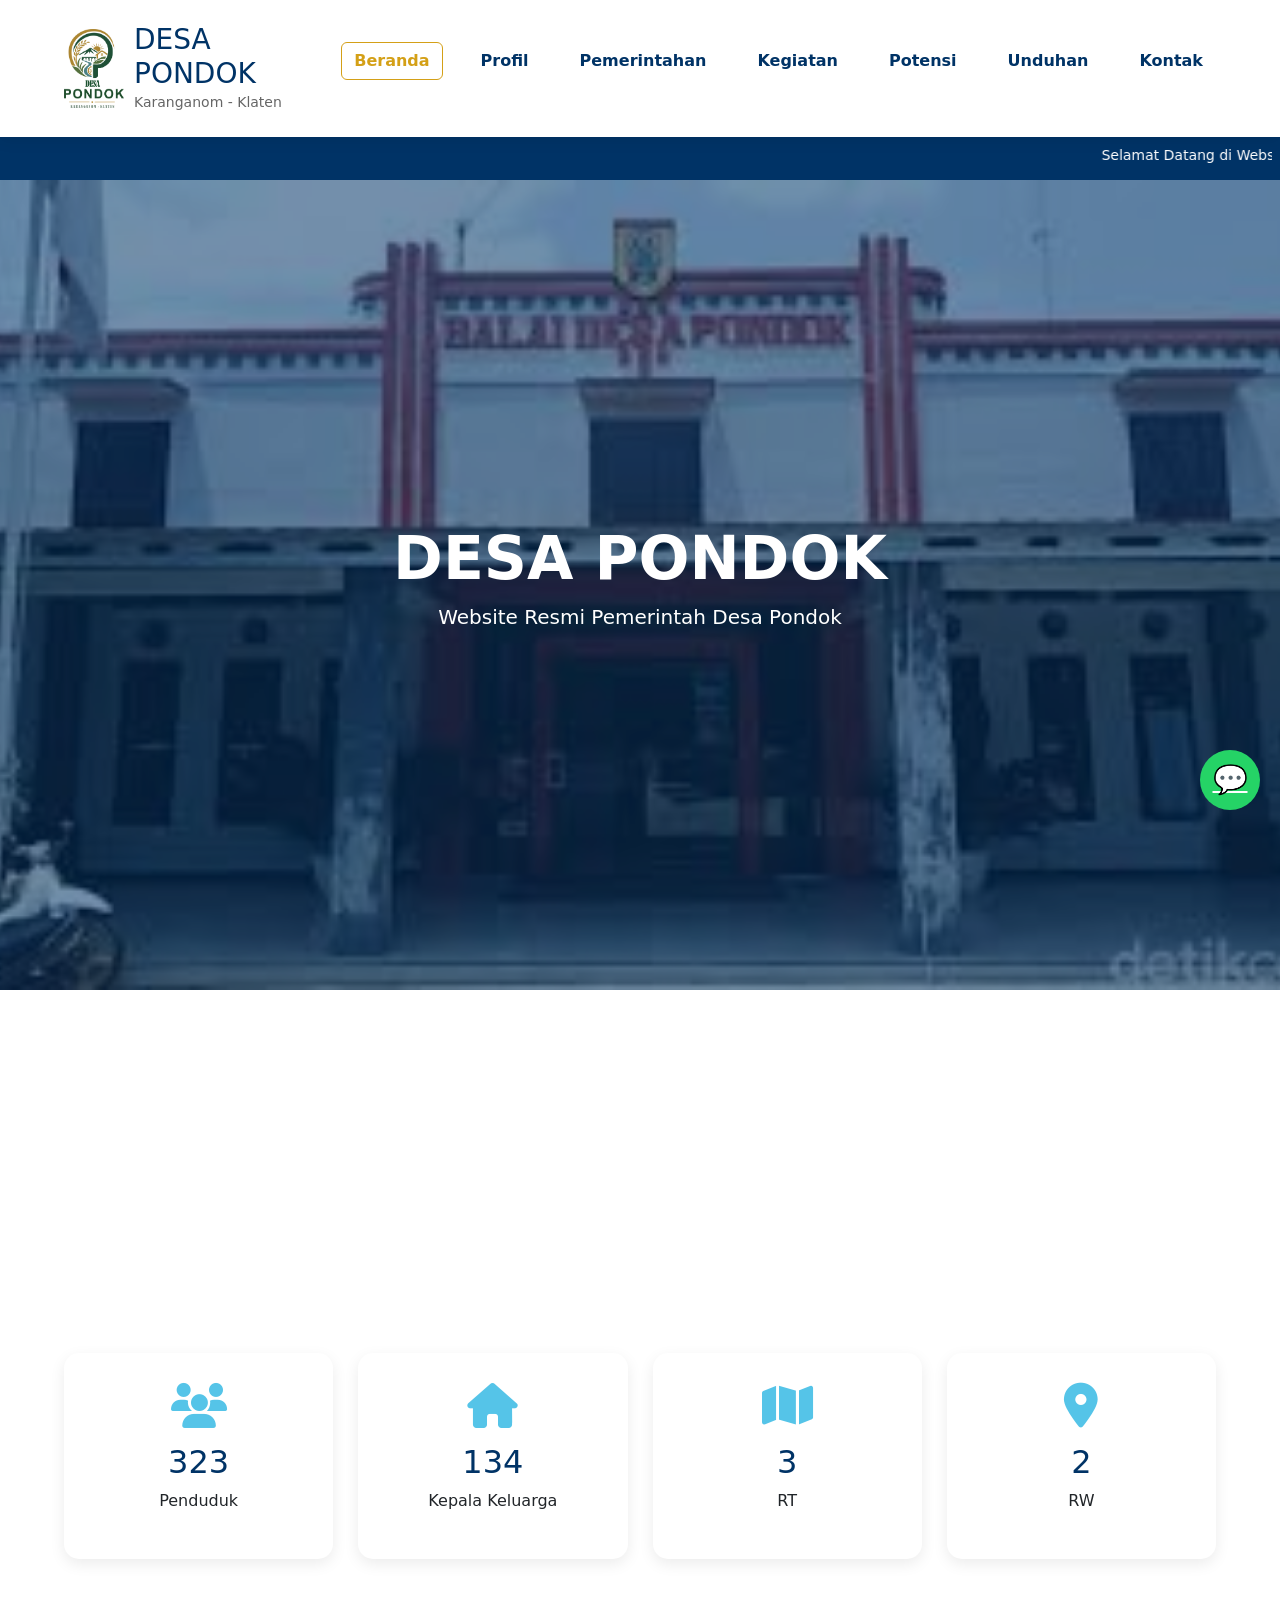
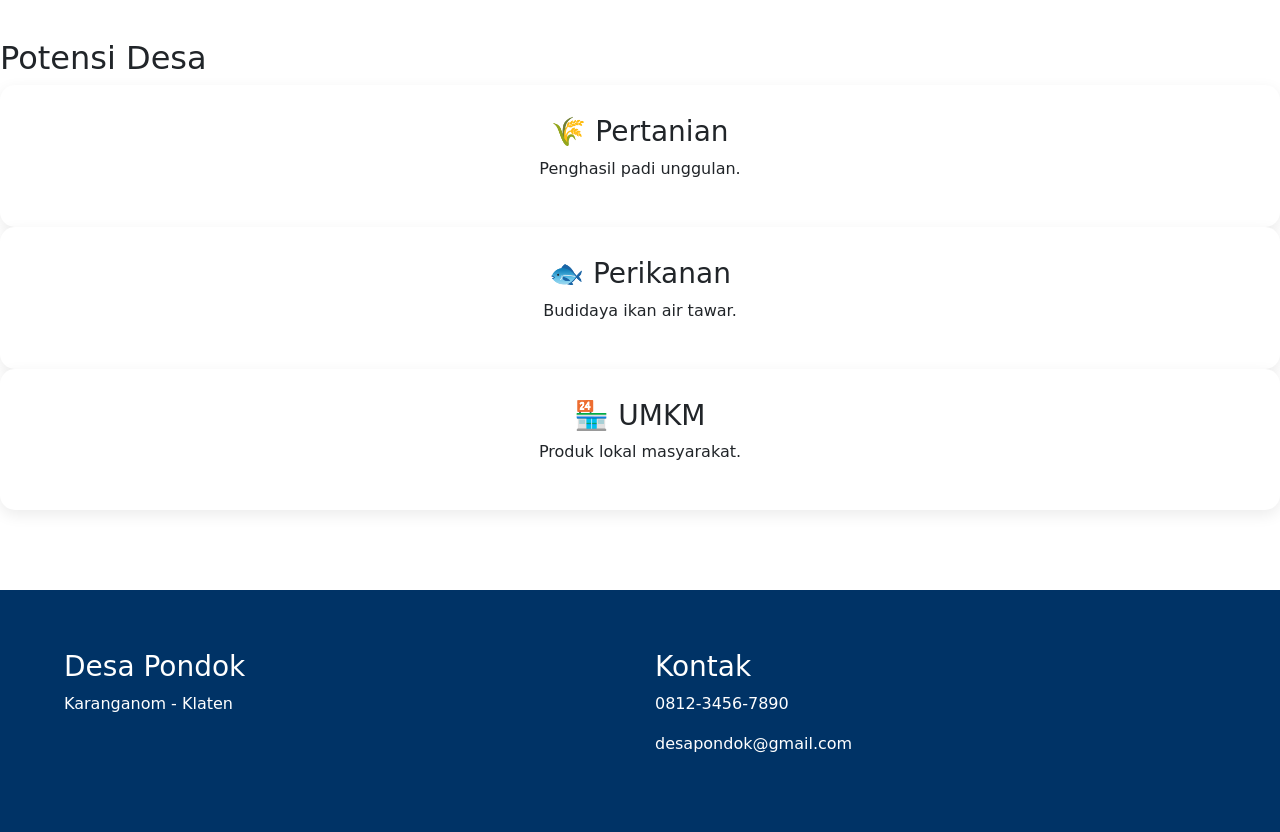
==== index.html @ f456df57 "Add files via upload" ====
<!DOCTYPE html>
<html lang="id">

<head>
    <meta charset="UTF-8">
    <meta name="viewport" content="width=device-width, initial-scale=1.0">

    <title>Desa Pondok | Karanganom Klaten</title>

     <!-- GOOGLE FONT POPPINS -->
    <link rel="preconnect" href="https://fonts.googleapis.com">

    <link rel="preconnect"
          href="https://fonts.gstatic.com"
          crossorigin>

    <link href="https://fonts.googleapis.com/css2?family=Poppins:wght@300;400;500;600;700&display=swap"
          rel="stylesheet">

    <link rel="stylesheet" href="css/style.css">
    <link rel="stylesheet" href="css/responsive.css">

    <!-- Bootstrap -->
    <link href="https://cdn.jsdelivr.net/npm/bootstrap@5.3.3/dist/css/bootstrap.min.css" rel="stylesheet">

    <!-- Font Awesome -->
    <link rel="stylesheet"
        href="https://cdnjs.cloudflare.com/ajax/libs/font-awesome/6.5.1/css/all.min.css">

    <!-- AOS -->
    <link href="https://unpkg.com/aos@2.3.4/dist/aos.css" rel="stylesheet">

    <!-- FAVICON -->
    <link rel="icon"
          type="image/png"
          href="assets/logo.png">
</head>

<body>

    <!-- LOADER -->
    <div id="loader">
        <div class="spinner"></div>
    </div>

    <!-- NAVBAR -->
    <nav class="navbar">

        <div class="nav-container">

            <div class="logo">
                <img src="assets/logo.png" alt="Logo Desa">

                <div>
                    <h3>DESA PONDOK</h3>
                    <small>Karanganom - Klaten</small>
                </div>
            </div>

            <button id="menuToggle">
                ☰
            </button>

            <ul class="menu">
                <li><a href="index.html" class="btn">Beranda</a></li>
                <li><a href="profil.html" class="btn">Profil</a></li>
                <li><a href="pemerintahan.html" class="btn">Pemerintahan</a></li>
                <li><a href="kegiatan.html" class="btn">Kegiatan</a></li>
                <li><a href="potensi.html" class="btn">Potensi</a></li>
                <li><a href="unduhan.html" class="btn">Unduhan</a></li>
                <li><a href="kontak.html" class="btn">Kontak</a></li>
            </ul>

        </div>

    </nav>

    <!-- RUNNING TEXT -->
    <div class="running-text">
        <marquee>
            Selamat Datang di Website Resmi Desa Pondok Kecamatan Karanganom Kabupaten Klaten
        </marquee>
    </div>

    <!-- HERO -->
    <header class="hero-slider">

        <div class="slide active"
     style="background-image:url('assets/balai-desa.jpg')">

    <div class="hero-content">

        <h1>DESA PONDOK</h1>

        <p>
            Website Resmi Pemerintah Desa Pondok
        </p>

    </div>

</div>

    </header>

    <!-- SAMBUTAN -->
    <section class="content-page" data-aos="fade-up">

        <h2>Sambutan Kepala Desa</h2>

        <p>
            Selamat datang di Website Resmi Desa Pondok.
            Website ini menjadi sarana informasi, pelayanan,
            dan transparansi pemerintahan desa kepada masyarakat.
        </p>

    </section>

    <!-- STATISTIK -->
    <section class="statistik">

    <div class="card-stat">
        <i class="fas fa-users"></i>
        <h2 class="counter" data-target="2479">0</h2>
        <p>Penduduk</p>
    </div>

    <div class="card-stat">
        <i class="fas fa-home"></i>
        <h2 class="counter" data-target="1026">0</h2>
        <p>Kepala Keluarga</p>
    </div>

    <div class="card-stat">
        <i class="fas fa-map"></i>
        <h2 class="counter" data-target="18">0</h2>
        <p>RT</p>
    </div>

    <div class="card-stat">
        <i class="fas fa-map-marker-alt"></i>
        <h2 class="counter" data-target="9">0</h2>
        <p>RW</p>
    </div>

</section>

    

    <!-- POTENSI DESA -->
    <section class="potensi">

        <h2 class="judul-section">
            Potensi Desa
        </h2>

        <div class="potensi-grid">

            <div class="potensi-card">
                <h3>🌾 Pertanian</h3>
                <p>Penghasil padi unggulan.</p>
            </div>

            <div class="potensi-card">
                <h3>🐟 Perikanan</h3>
                <p>Budidaya ikan air tawar.</p>
            </div>

            <div class="potensi-card">
                <h3>🏪 UMKM</h3>
                <p>Produk lokal masyarakat.</p>
            </div>

        </div>

    </section>





    <!-- FOOTER -->
    <footer>

        <div class="footer-container">

            <div>
                <h3>Desa Pondok</h3>
                <p>Karanganom - Klaten</p>
            </div>

           
            <div>
                <h3>Kontak</h3>
                <p>0812-3456-7890</p>
                <p>desapondok@gmail.com</p>
            </div>

        </div>

    </footer>

    <!-- WHATSAPP -->
    <a href="https://wa.me/6281234567890" class="wa-button">
        💬
    </a>

    <!-- BACK TO TOP -->
    <button id="topBtn">
        ↑
    </button>

    <!-- SCRIPT -->
    <script src="js/main.js"></script>
    <script src="js/counter.js"></script>
    <script src="js/slider.js"></script>

    <script src="https://unpkg.com/aos@2.3.4/dist/aos.js"></script>

    <script>
        AOS.init();
    </script>

</body>

</html>
---- css/style.css ----
/* ==========================================
   DESA PONDOK V5 PREMIUM
========================================== */

:root{
    --primary:#55C4E8;
    --secondary:#D4A017;
    --dark:#003366;
    --light:#ffffff;
    --gray:#f5f7fa;
    --text:#444;
}

/* ==========================================
   RESET
========================================== */

*{
    margin:0;
    padding:0;
    box-sizing:border-box;
}

html{
    scroll-behavior:smooth;
}

body{
    font-family:'Poppins',sans-serif;
    background:#fff;
    color:var(--text);
    overflow-x:hidden;
}

a{
    text-decoration:none;
}

ul{
    list-style:none;
}

img{
    max-width:100%;
    display:block;
}

/* ==========================================
   LOADER
========================================== */

#loader{
    position:fixed;
    inset:0;
    background:#fff;
    display:flex;
    justify-content:center;
    align-items:center;
    z-index:99999;
}

.spinner{
    width:60px;
    height:60px;
    border:6px solid #eee;
    border-top:6px solid var(--primary);
    border-radius:50%;
    animation:spin 1s linear infinite;
}

@keyframes spin{
    100%{
        transform:rotate(360deg);
    }
}

/* ==========================================
   NAVBAR
========================================== */

.navbar{
    position:sticky;
    top:0;
    z-index:999;
    background:#fff;
    box-shadow:0 3px 15px rgba(0,0,0,.08);
}

.nav-container{
    width:90%;
    margin:auto;
    display:flex;
    justify-content:space-between;
    align-items:center;
    padding:15px 0;
}

.logo{
    display:flex;
    align-items:center;
    gap:10px;
}

.logo img{
    width:60px;
}

.logo h3{
    color:var(--dark);
    margin:0;
}

.logo small{
    color:#666;
}

.menu{
    display:flex;
    gap:25px;
}

.menu a{
    color:var(--dark);
    font-weight:600;
    transition:.3s;
}

.menu a:hover{
    color:var(--secondary);
}

.menu a.active{
    color:var(--secondary);
}

#menuToggle{
    display:none;
}

/* ==========================================
   RUNNING TEXT
========================================== */

.running-text{
    background:var(--dark);
    color:white;
    padding:8px;
    font-size:14px;
}

/* ==========================================
   HERO SLIDER
========================================== */

.hero-slider{
    height:90vh;
    position:relative;
    overflow:hidden;
}

.slide{
    position:absolute;
    width:100%;
    height:100%;
    opacity:0;
    transition:1s;
}

.slide.active{
    opacity:1;
}

.slide{

    position:absolute;

    width:100%;

    height:100%;

    background-size:cover;

    background-position:center;

    background-repeat:no-repeat;

    opacity:0;

    transition:1s;

}


.hero-content{
    position:absolute;
    inset:0;
    background:rgba(0,51,102,.55);
    display:flex;
    flex-direction:column;
    justify-content:center;
    align-items:center;
    text-align:center;
    color:white;
}

.hero-content h1{
    font-size:60px;
    font-weight:700;
}

.hero-content p{
    font-size:20px;
}

.btn-jelajah{
    margin-top:20px;
    background:var(--secondary);
    color:white;
    padding:12px 25px;
    border-radius:10px;
}

/* ==========================================
   SLIDER BUTTON
========================================== */

.slider-btn{
    position:absolute;
    top:50%;
    transform:translateY(-50%);
    width:50px;
    height:50px;
    border:none;
    border-radius:50%;
    background:rgba(255,255,255,.8);
    cursor:pointer;
    z-index:10;
    font-size:20px;
}

.prev{
    left:20px;
}

.next{
    right:20px;
}

/* ==========================================
   DOT
========================================== */

.slider-dots{
    position:absolute;
    bottom:25px;
    left:50%;
    transform:translateX(-50%);
    display:flex;
    gap:10px;
}

.dot{
    width:12px;
    height:12px;
    border-radius:50%;
    background:white;
    opacity:.5;
    cursor:pointer;
}

.dot.active{
    opacity:1;
    background:var(--secondary);
}

/* ==========================================
   PAGE BANNER
========================================== */

.page-banner{
    background:
    linear-gradient(
        rgba(0,51,102,.75),
        rgba(0,51,102,.75)
    ),
    url('../assets/balai-desa.jpg');

    background-size:cover;
    background-position:center;

    padding:100px 20px;
    text-align:center;
    color:white;
}

.page-banner h1{
    font-size:48px;
}

.page-banner p{
    margin-top:10px;
}

/* ==========================================
   CONTENT
========================================== */

.content-page{
    width:90%;
    max-width:1200px;
    margin:auto;
    padding:80px 0;
}

.content-page h2{
    color:var(--dark);
    margin-bottom:20px;
}

/* ==========================================
   STATISTIK
========================================== */

.statistik{
    width:90%;
    margin:auto;
    padding:80px 0;

    display:grid;
    grid-template-columns:
    repeat(auto-fit,minmax(220px,1fr));

    gap:25px;
}

.card-stat{
    background:white;
    border-radius:15px;
    padding:30px;
    text-align:center;
    box-shadow:0 5px 15px rgba(0,0,0,.08);
}

.card-stat i{
    color:var(--primary);
    font-size:45px;
    margin-bottom:15px;
}

.card-stat h2{
    color:var(--dark);
}

/* ==========================================
   POTENSI
========================================== */

.potensi-section{
    width:90%;
    margin:auto;
    display:grid;
    grid-template-columns:
    repeat(auto-fit,minmax(250px,1fr));
    gap:25px;
}

.potensi-card{
    background:white;
    padding:30px;
    text-align:center;
    border-radius:15px;
    box-shadow:0 5px 15px rgba(0,0,0,.08);
    transition:.3s;
}

.potensi-card:hover{
    transform:translateY(-8px);
}

.potensi-card i{
    font-size:50px;
    color:var(--primary);
    margin-bottom:15px;
}

/* ==========================================
   BERITA
========================================== */

.berita-grid{
    display:grid;
    grid-template-columns:
    repeat(auto-fit,minmax(300px,1fr));
    gap:25px;
}

.berita-card{
    background:white;
    border-radius:15px;
    overflow:hidden;
    box-shadow:0 5px 15px rgba(0,0,0,.08);
}

.berita-card img{
    height:220px;
    width:100%;
    object-fit:cover;
}

.berita-content{
    padding:20px;
}

/* ==========================================
   PERANGKAT DESA
========================================== */

.perangkat-grid{
    display:grid;
    grid-template-columns:repeat(auto-fit,minmax(250px,1fr));
    gap:30px;
    margin-top:40px;
}

.perangkat-card{
    background:#fff;
    border-radius:20px;
    overflow:hidden;
    box-shadow:0 10px 30px rgba(0,0,0,.08);
    text-align:center;
    transition:.3s;
}

.perangkat-card:hover{
    transform:translateY(-10px);
}

.perangkat-card img{
    width:100%;
    height:320px;
    object-fit:cover;
    object-position:top center;
}

.perangkat-card h3{
    margin-top:20px;
    color:#0b3c78;
    font-size:22px;
    font-weight:700;
}

.perangkat-card p{
    color:#666;
    padding-bottom:25px;
}

/* ==========================================
   DOWNLOAD
========================================== */

.download-grid{
    display:grid;
    grid-template-columns:
    repeat(auto-fit,minmax(250px,1fr));
    gap:25px;
}

.download-card{
    background:white;
    text-align:center;
    padding:25px;
    border-radius:15px;
    box-shadow:0 5px 15px rgba(0,0,0,.08);
}

.download-btn{
    display:inline-block;
    padding:10px 20px;
    background:var(--secondary);
    color:white;
    border-radius:10px;
}

/* ==========================================
   KONTAK
========================================== */

.contact-card{
    background:white;
    text-align:center;
    padding:30px;
    border-radius:15px;
    box-shadow:0 5px 15px rgba(0,0,0,.08);
}

.contact-card i{
    font-size:45px;
    color:var(--primary);
    margin-bottom:15px;
}

/* ==========================================
   LIGHTBOX
========================================== */

#lightbox{
    position:fixed;
    inset:0;
    background:rgba(0,0,0,.9);
    display:none;
    justify-content:center;
    align-items:center;
    z-index:9999;
}

#lightbox img{
    max-width:90%;
    max-height:90%;
}

.close-lightbox{
    position:absolute;
    top:20px;
    right:30px;
    color:white;
    font-size:40px;
    cursor:pointer;
}

/* ==========================================
   FOOTER
========================================== */

footer{
    background:var(--dark);
    color:white;
    margin-top:80px;
}

.footer-container{
    width:90%;
    margin:auto;
    padding:60px 0;

    display:grid;
    grid-template-columns:
    repeat(auto-fit,minmax(250px,1fr));

    gap:30px;
}

/* ==========================================
   WHATSAPP
========================================== */

.wa-button{
    position:fixed;
    right:20px;
    bottom:90px;

    width:60px;
    height:60px;

    border-radius:50%;

    background:#25D366;

    color:white;

    display:flex;
    justify-content:center;
    align-items:center;

    font-size:28px;

    z-index:999;
}

/* ==========================================
   BACK TO TOP
========================================== */

#topBtn{
    position:fixed;
    right:20px;
    bottom:20px;

    width:50px;
    height:50px;

    border:none;
    border-radius:50%;

    background:var(--secondary);

    color:white;

    cursor:pointer;

    display:none;
}


/* ==========================================
   kegiatan mendatang
========================================== */

.event-section{
    max-width:1200px;
    margin:80px auto;
    padding:0 20px;
}

.event-card{
    display:flex;
    align-items:center;
    gap:30px;

    background:#fff;

    border-radius:20px;

    overflow:hidden;

    margin-bottom:30px;

    box-shadow:0 10px 30px rgba(0,0,0,.08);

    transition:.3s;
}

.event-card:hover{
    transform:translateY(-5px);
}

.event-card img{
    width:280px;
    height:220px;
    object-fit:cover;
}

.event-content{
    flex:1;
    padding:20px;
}

.event-content h3{
    font-size:32px;
    color:#0b3c78;
    margin-bottom:15px;
}

.event-content p{
    margin-bottom:10px;
    color:#666;
}

.btn-detail{
    display:inline-block;

    margin-top:15px;

    padding:10px 20px;

    background:#0b3c78;

    color:white;

    border-radius:8px;

    text-decoration:none;
}
---- css/responsive.css ----
/* ==========================================
   TABLET
========================================== */

@media screen and (max-width: 992px){

    .hero-content h1{
        font-size:48px;
    }

    .hero-content p{
        font-size:18px;
    }

    .page-banner h1{
        font-size:42px;
    }

    .content-page{
        width:95%;
    }

    .nav-container{
        width:95%;
    }

    .footer-container{
        grid-template-columns:1fr 1fr;
    }

    .perangkat-grid{
        grid-template-columns:repeat(2,1fr);
    }

    .potensi-section{
        grid-template-columns:repeat(2,1fr);
    }

    .berita-grid{
        grid-template-columns:repeat(2,1fr);
    }

    .gallery-grid{
        grid-template-columns:repeat(2,1fr);
    }

    .download-grid{
        grid-template-columns:repeat(2,1fr);
    }

}


/* ==========================================
   MOBILE
========================================== */

@media screen and (max-width:768px){

    /* NAVBAR */

    #menuToggle{
        display:block;
        border:none;
        background:none;
        font-size:30px;
        color:#003366;
        cursor:pointer;
    }

    .menu{

        position:absolute;
        top:100%;
        left:0;

        width:100%;

        background:white;

        flex-direction:column;

        gap:0;

        display:none;

        box-shadow:0 5px 15px rgba(0,0,0,.1);

    }

    .menu.active{
        display:flex;
    }

    .menu li{
        border-bottom:1px solid #eee;
    }

    .menu a{
        display:block;
        padding:15px 20px;
    }

    /* HERO */

    .hero-slider{
        height:70vh;
    }

    .hero-content h1{
        font-size:34px;
    }

    .hero-content p{
        font-size:16px;
    }

    .btn-jelajah{
        padding:10px 20px;
        font-size:14px;
    }

    /* PAGE BANNER */

    .page-banner{
        padding:70px 20px;
    }

    .page-banner h1{
        font-size:32px;
    }

    .page-banner p{
        font-size:15px;
    }

    /* GRID */

    .statistik{
        grid-template-columns:1fr;
    }

    .perangkat-grid{
        grid-template-columns:1fr;
    }

    .potensi-section{
        grid-template-columns:1fr;
    }

    .berita-grid{
        grid-template-columns:1fr;
    }

    .gallery-grid{
        grid-template-columns:1fr;
    }

    .download-grid{
        grid-template-columns:1fr;
    }

    .footer-container{
        grid-template-columns:1fr;
        text-align:center;
    }

    /* TABLE */

    table{
        font-size:14px;
    }

    /* BERITA DETAIL */

    .judul-berita{
        font-size:28px;
    }

    .meta-berita{
        flex-direction:column;
        gap:10px;
    }

    /* FORM */

    input,
    textarea,
    select{
        font-size:16px;
    }

    /* MAP */

    iframe{
        height:300px;
    }

}


/* ==========================================
   SMALL MOBILE
========================================== */

@media screen and (max-width:576px){

    .hero-slider{
        height:60vh;
    }

    .hero-content h1{
        font-size:28px;
    }

    .hero-content p{
        font-size:14px;
    }

    .page-banner h1{
        font-size:26px;
    }

    .page-banner p{
        font-size:14px;
    }

    .content-page{
        padding:50px 0;
    }

    .card-stat{
        padding:20px;
    }

    .perangkat-card img{
        height:250px;
    }

    .gallery-item img{
        height:220px;
    }

    .wa-button{
        width:55px;
        height:55px;
        font-size:24px;
    }

    #topBtn{
        width:45px;
        height:45px;
    }

}


/* ==========================================
   EXTRA SMALL
========================================== */

@media screen and (max-width:400px){

    .hero-content h1{
        font-size:24px;
    }

    .page-banner h1{
        font-size:22px;
    }

    .logo img{
        width:45px;
    }

    .logo h3{
        font-size:16px;
    }

    .logo small{
        font-size:11px;
    }

}

@media(max-width:768px){

    .event-card{
        flex-direction:column;
    }

    .event-card img{
        width:100%;
        height:250px;
    }

}
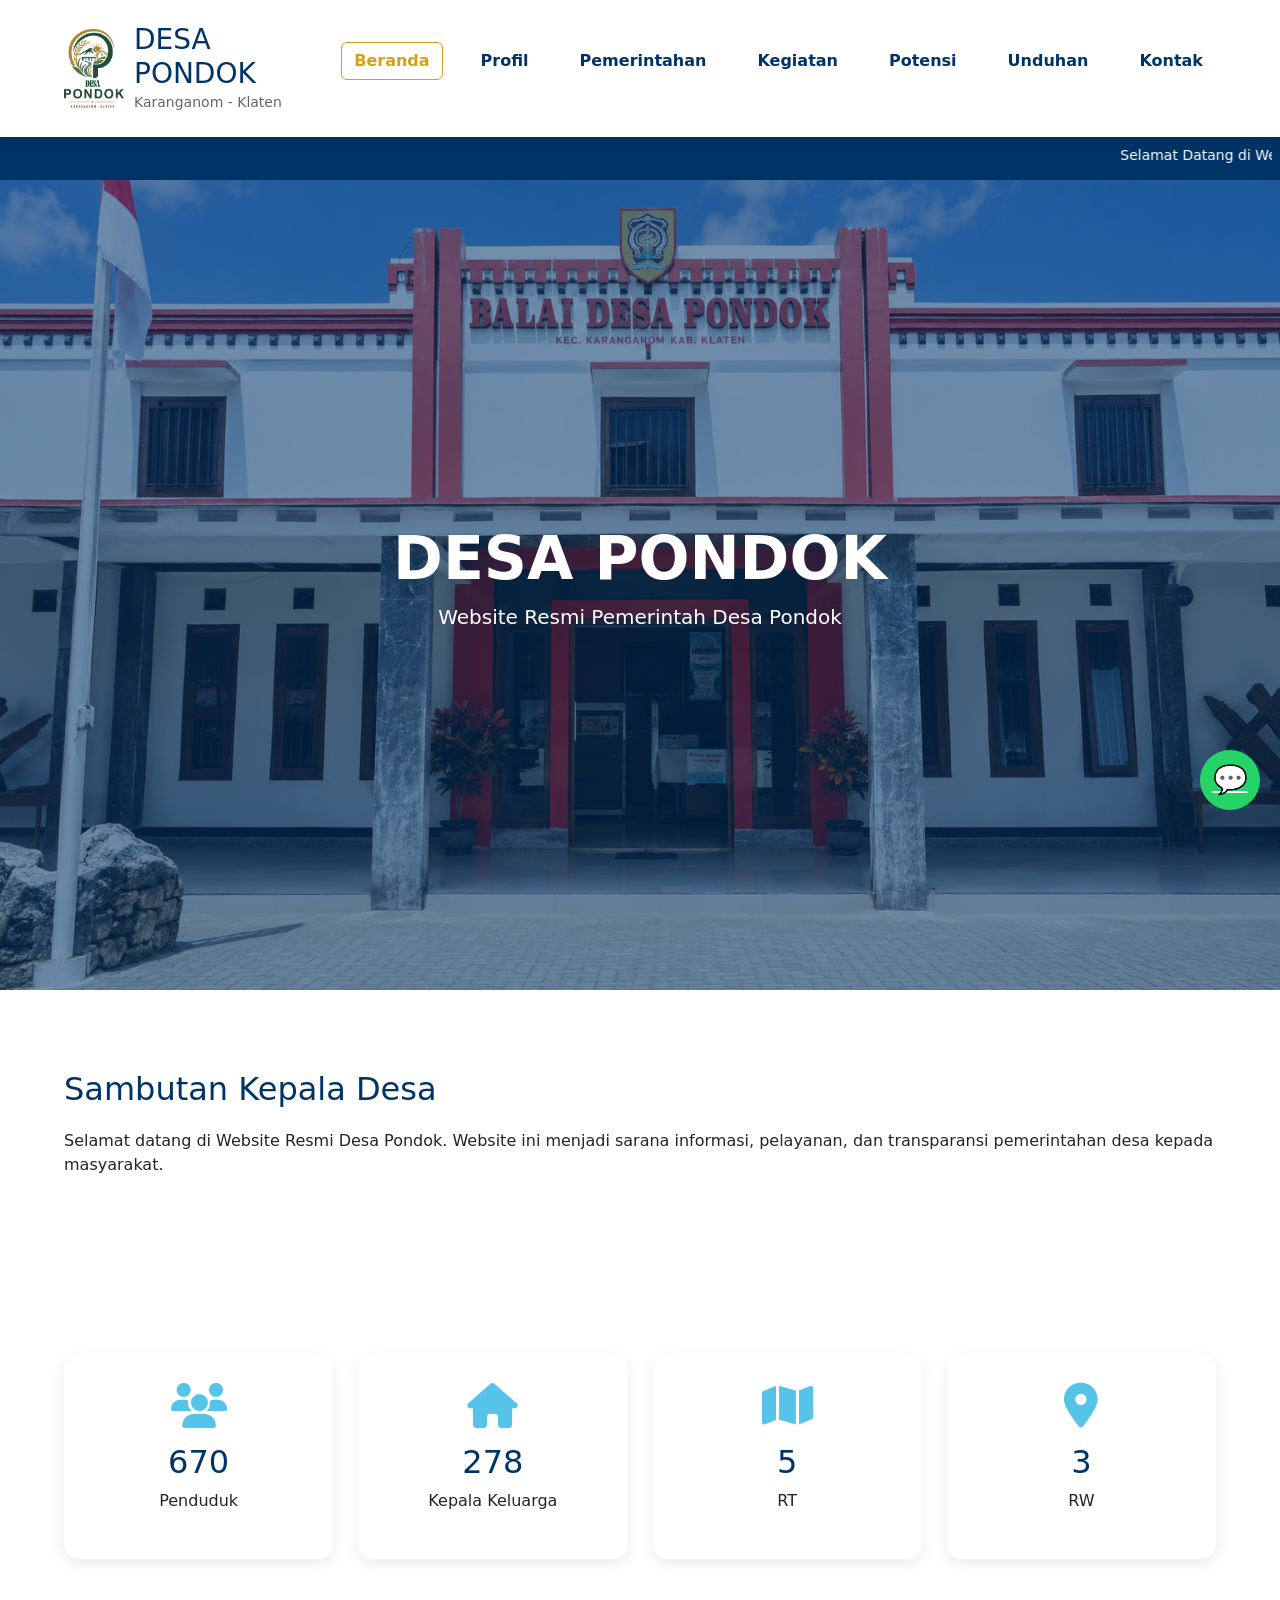
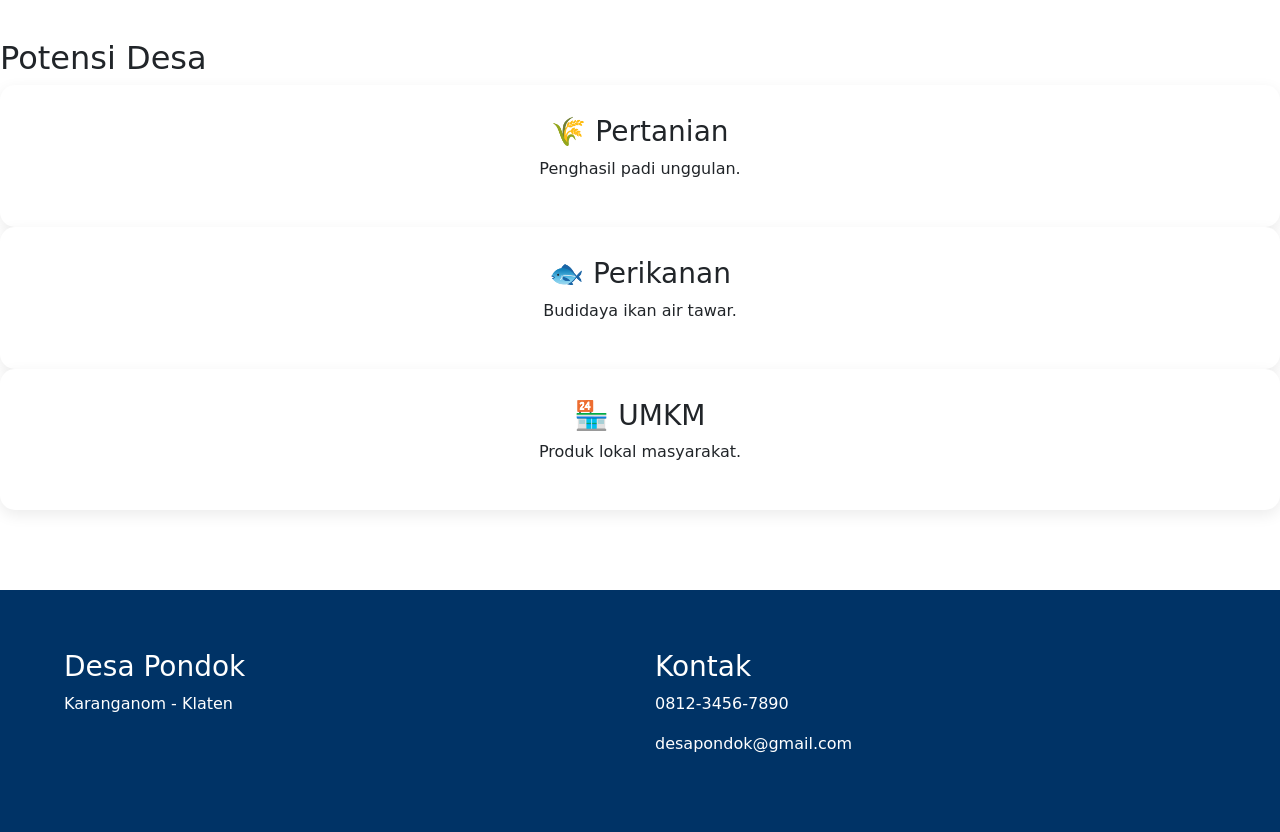
==== commit b29f027b: "Update index.html" ====
--- a/index.html
+++ b/index.html
@@ -222,4 +222,4 @@
 
 </body>
 
-</html>+</html>
